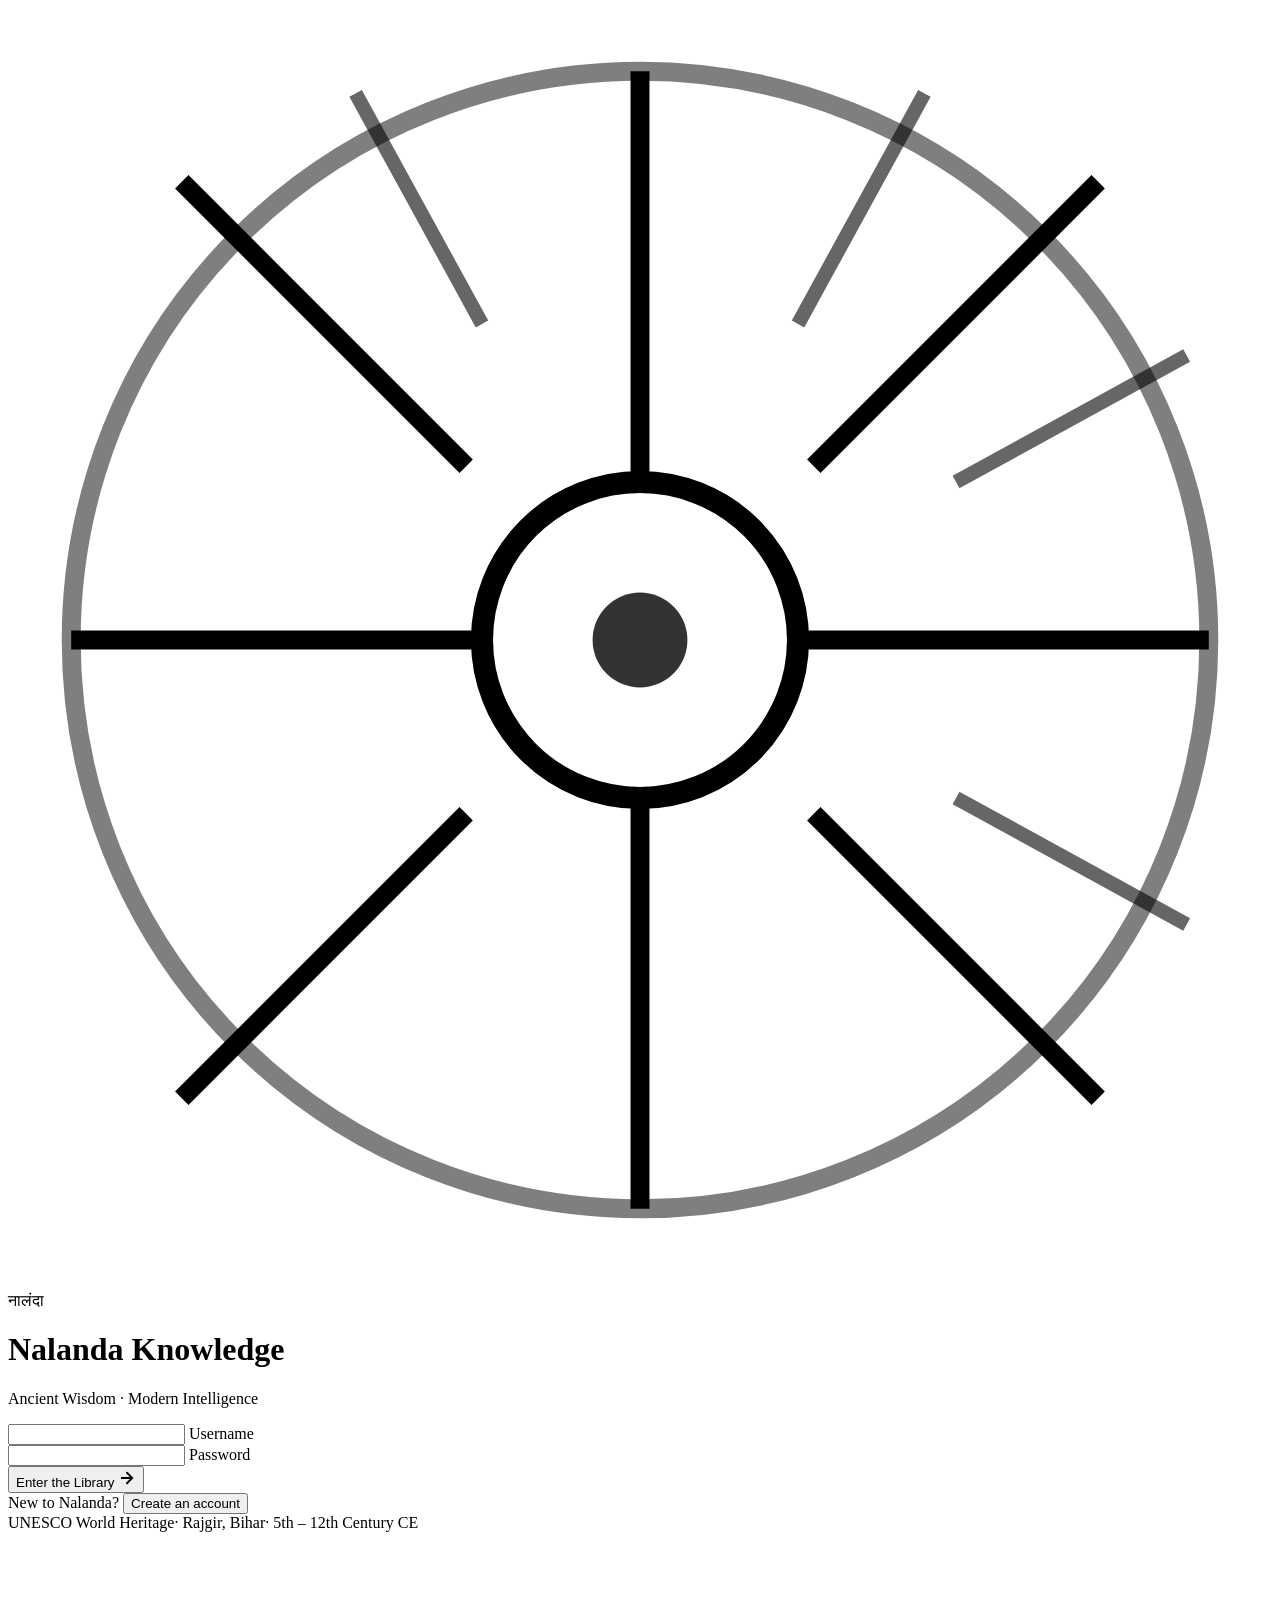
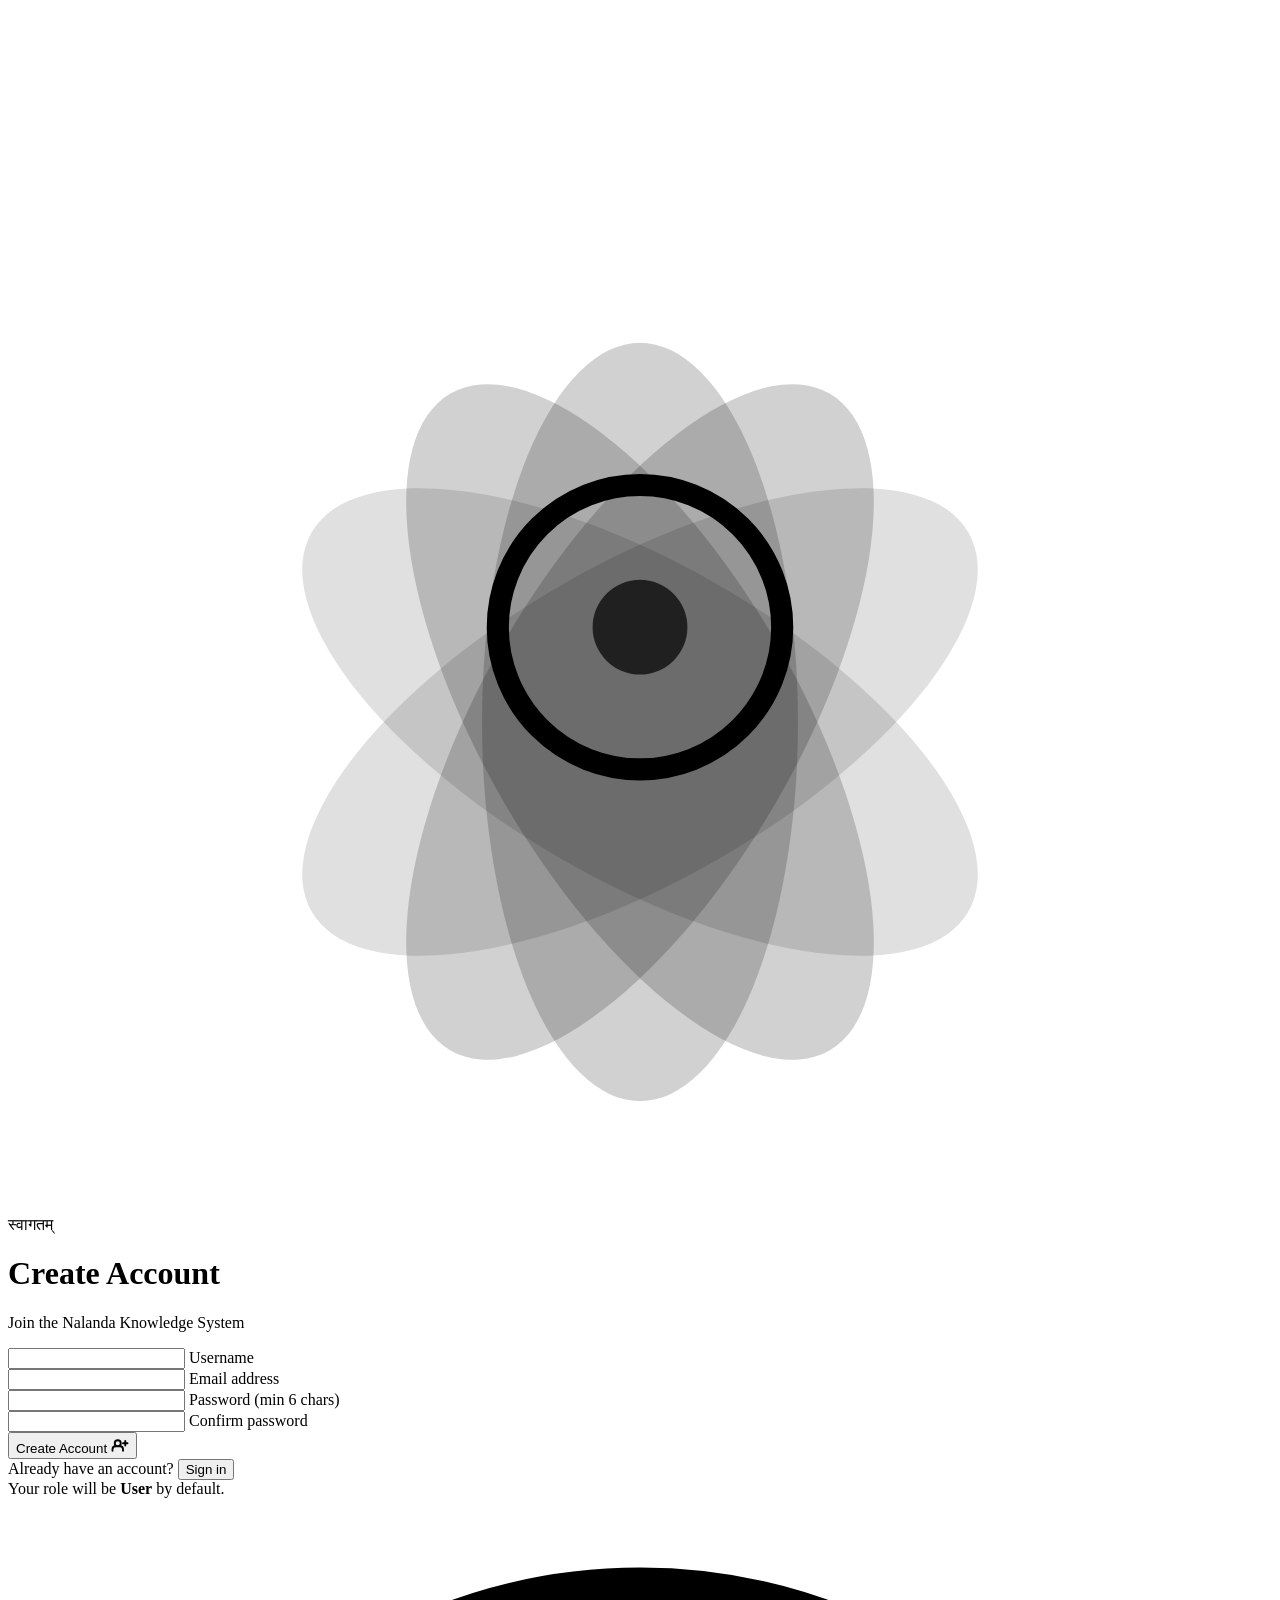
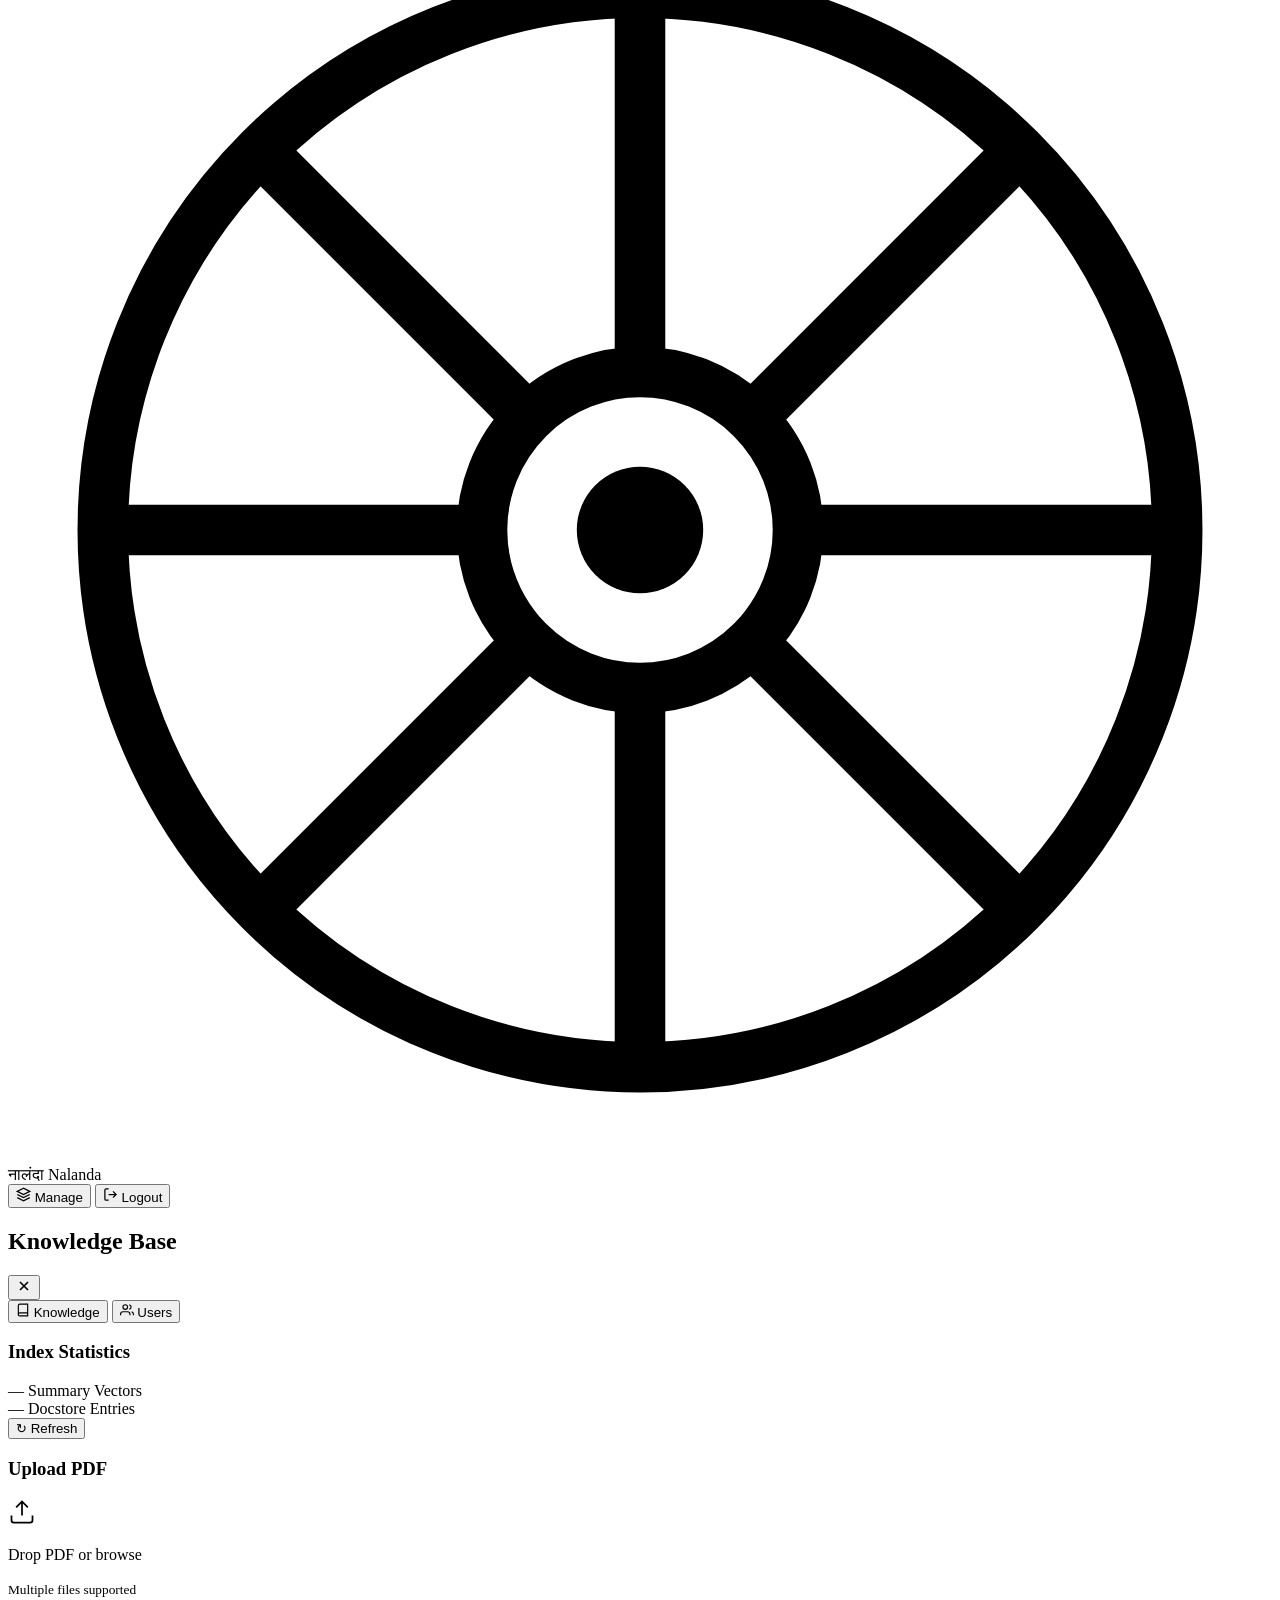
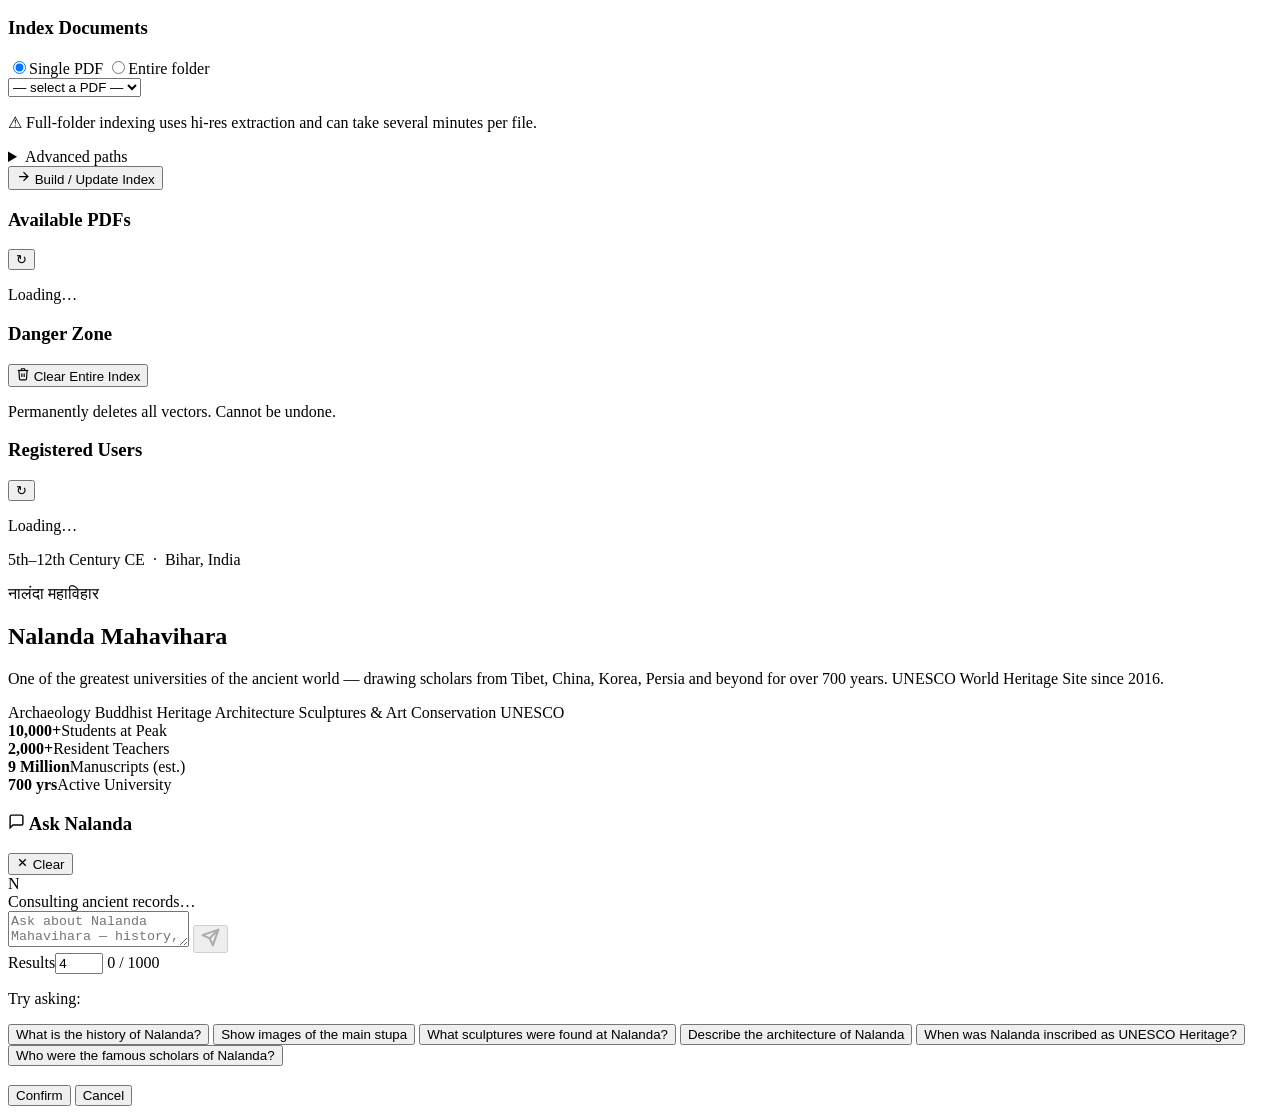
==== web/static/index.html @ b270db14 "web app" ====
<!doctype html>
<html lang="en">
<head>
  <meta charset="UTF-8" />
  <meta name="viewport" content="width=device-width, initial-scale=1.0" />
  <title>Nalanda — Archaeological Knowledge Assistant</title>
  <link rel="preconnect" href="https://fonts.googleapis.com" />
  <link rel="preconnect" href="https://fonts.gstatic.com" crossorigin />
  <link href="https://fonts.googleapis.com/css2?family=Playfair+Display:ital,wght@0,500;0,700;0,900;1,500&family=Inter:wght@300;400;500;600&family=Noto+Serif+Devanagari:wght@400;700&display=swap" rel="stylesheet" />
  <link rel="stylesheet" href="/assets/styles.css" />
</head>
<body>

<!-- ═══════════════════════════════════════════════════════
     AUTH SCREEN  (login + signup)
     Place your Nalanda ruins photo at web/static/nalanda-hero.jpg
     to activate the 3D parallax background.
═══════════════════════════════════════════════════════ -->
<div id="authScreen" class="screen">

  <!-- 3D Parallax layers -->
  <div id="pBg"  class="p-layer p-bg"></div>
  <div id="pMid" class="p-layer p-mid"></div>
  <div id="pDust" class="p-layer p-dust"></div>

  <!-- Colour tint bands (sky, horizon, ground) -->
  <div class="scene-tint"></div>

  <!-- Floating particles injected by JS -->
  <div id="particles" class="particles"></div>

  <!-- Auth container: login ↔ signup slide -->
  <div class="auth-stage" id="authStage">

    <!-- ── LOGIN CARD ── -->
    <div class="auth-card" id="loginCard">
      <div class="card-glow"></div>

      <div class="card-ornament" aria-hidden="true">
        <!-- Ashoka Chakra (24-spoke wheel) simplified -->
        <svg viewBox="0 0 80 80" fill="none" xmlns="http://www.w3.org/2000/svg">
          <circle cx="40" cy="40" r="36" stroke="currentColor" stroke-width="1.2" opacity=".5"/>
          <circle cx="40" cy="40" r="10" stroke="currentColor" stroke-width="1.4"/>
          <circle cx="40" cy="40" r="3"  fill="currentColor" opacity=".8"/>
          <!-- 12 main spokes -->
          <line x1="40" y1="4"   x2="40" y2="30" stroke="currentColor" stroke-width="1.2"/>
          <line x1="40" y1="50"  x2="40" y2="76" stroke="currentColor" stroke-width="1.2"/>
          <line x1="4"  y1="40"  x2="30" y2="40" stroke="currentColor" stroke-width="1.2"/>
          <line x1="50" y1="40"  x2="76" y2="40" stroke="currentColor" stroke-width="1.2"/>
          <line x1="11" y1="11"  x2="29" y2="29" stroke="currentColor" stroke-width="1.2"/>
          <line x1="51" y1="51"  x2="69" y2="69" stroke="currentColor" stroke-width="1.2"/>
          <line x1="69" y1="11"  x2="51" y2="29" stroke="currentColor" stroke-width="1.2"/>
          <line x1="29" y1="51"  x2="11" y2="69" stroke="currentColor" stroke-width="1.2"/>
          <line x1="22" y1="5.4" x2="30" y2="20"  stroke="currentColor" stroke-width=".9" opacity=".6"/>
          <line x1="58" y1="5.4" x2="50" y2="20"  stroke="currentColor" stroke-width=".9" opacity=".6"/>
          <line x1="74.6" y1="22" x2="60" y2="30" stroke="currentColor" stroke-width=".9" opacity=".6"/>
          <line x1="74.6" y1="58" x2="60" y2="50" stroke="currentColor" stroke-width=".9" opacity=".6"/>
        </svg>
      </div>

      <p class="card-deva">नालंदा</p>
      <h1 class="card-title">Nalanda Knowledge</h1>
      <p class="card-sub">Ancient Wisdom · Modern Intelligence</p>

      <form id="loginForm" class="auth-form" novalidate>
        <div class="field-wrap">
          <input type="text" id="loginUser" placeholder=" " autocomplete="username" required />
          <label for="loginUser">Username</label>
        </div>
        <div class="field-wrap">
          <input type="password" id="loginPass" placeholder=" " autocomplete="current-password" required />
          <label for="loginPass">Password</label>
        </div>
        <p id="loginError" class="form-msg form-err" hidden></p>
        <button type="submit" id="loginBtn" class="btn-auth">
          <span>Enter the Library</span>
          <svg width="18" height="18" viewBox="0 0 24 24" fill="none" stroke="currentColor" stroke-width="2.5" stroke-linecap="round" aria-hidden="true"><path d="M5 12h14M12 5l7 7-7 7"/></svg>
        </button>
      </form>

      <div class="auth-switch">
        <span>New to Nalanda?</span>
        <button class="link-btn" id="goSignup">Create an account</button>
      </div>

      <footer class="card-footer">
        <span>UNESCO World Heritage</span><span class="dot">·</span>
        <span>Rajgir, Bihar</span><span class="dot">·</span>
        <span>5th – 12th Century CE</span>
      </footer>
    </div><!-- /#loginCard -->

    <!-- ── SIGNUP CARD ── -->
    <div class="auth-card auth-card-right" id="signupCard">
      <div class="card-glow"></div>

      <div class="card-ornament" aria-hidden="true">
        <svg viewBox="0 0 80 80" fill="none" xmlns="http://www.w3.org/2000/svg">
          <!-- Lotus simplified -->
          <ellipse cx="40" cy="50" rx="10" ry="24" fill="currentColor" opacity=".18" transform="rotate(-30 40 50)"/>
          <ellipse cx="40" cy="50" rx="10" ry="24" fill="currentColor" opacity=".18"/>
          <ellipse cx="40" cy="50" rx="10" ry="24" fill="currentColor" opacity=".18" transform="rotate(30 40 50)"/>
          <ellipse cx="40" cy="50" rx="10" ry="24" fill="currentColor" opacity=".12" transform="rotate(-60 40 50)"/>
          <ellipse cx="40" cy="50" rx="10" ry="24" fill="currentColor" opacity=".12" transform="rotate(60 40 50)"/>
          <circle cx="40" cy="44" r="9" stroke="currentColor" stroke-width="1.4"/>
          <circle cx="40" cy="44" r="3" fill="currentColor" opacity=".7"/>
        </svg>
      </div>

      <p class="card-deva">स्वागतम्</p>
      <h1 class="card-title">Create Account</h1>
      <p class="card-sub">Join the Nalanda Knowledge System</p>

      <form id="signupForm" class="auth-form" novalidate>
        <div class="field-wrap">
          <input type="text" id="signupUser" placeholder=" " autocomplete="username" required />
          <label for="signupUser">Username</label>
        </div>
        <div class="field-wrap">
          <input type="email" id="signupEmail" placeholder=" " autocomplete="email" required />
          <label for="signupEmail">Email address</label>
        </div>
        <div class="field-wrap">
          <input type="password" id="signupPass" placeholder=" " autocomplete="new-password" required />
          <label for="signupPass">Password (min 6 chars)</label>
        </div>
        <div class="field-wrap">
          <input type="password" id="signupPassC" placeholder=" " autocomplete="new-password" required />
          <label for="signupPassC">Confirm password</label>
        </div>
        <p id="signupMsg" class="form-msg" hidden></p>
        <button type="submit" id="signupBtn" class="btn-auth">
          <span>Create Account</span>
          <svg width="18" height="18" viewBox="0 0 24 24" fill="none" stroke="currentColor" stroke-width="2.5" stroke-linecap="round" aria-hidden="true"><path d="M16 21v-2a4 4 0 00-4-4H6a4 4 0 00-4 4v2M9 7a4 4 0 100 8 4 4 0 000-8zM19 8v6M22 11h-6"/></svg>
        </button>
      </form>

      <div class="auth-switch">
        <span>Already have an account?</span>
        <button class="link-btn" id="goLogin">Sign in</button>
      </div>

      <footer class="card-footer">
        <span>Your role will be <strong>User</strong> by default.</span>
      </footer>
    </div><!-- /#signupCard -->

  </div><!-- /.auth-stage -->
</div><!-- /#authScreen -->


<!-- ═══════════════════════════════════════════════════════
     MAIN APP
═══════════════════════════════════════════════════════ -->
<div id="appScreen" class="screen hidden">

  <!-- ── Top Header ── -->
  <header class="app-header">
    <div class="brand">
      <svg class="brand-wheel" viewBox="0 0 40 40" fill="none" xmlns="http://www.w3.org/2000/svg" aria-hidden="true">
        <circle cx="20" cy="20" r="17" stroke="currentColor" stroke-width="1.6"/>
        <circle cx="20" cy="20" r="5"  stroke="currentColor" stroke-width="1.6"/>
        <circle cx="20" cy="20" r="2"  fill="currentColor"/>
        <line x1="20" y1="3"  x2="20" y2="15" stroke="currentColor" stroke-width="1.6"/>
        <line x1="20" y1="25" x2="20" y2="37" stroke="currentColor" stroke-width="1.6"/>
        <line x1="3"  y1="20" x2="15" y2="20" stroke="currentColor" stroke-width="1.6"/>
        <line x1="25" y1="20" x2="37" y2="20" stroke="currentColor" stroke-width="1.6"/>
        <line x1="7.5" y1="7.5"  x2="16" y2="16" stroke="currentColor" stroke-width="1.6"/>
        <line x1="24"  y1="24"   x2="32.5" y2="32.5" stroke="currentColor" stroke-width="1.6"/>
        <line x1="32.5" y1="7.5" x2="24"   y2="16"   stroke="currentColor" stroke-width="1.6"/>
        <line x1="16"   y1="24"  x2="7.5"  y2="32.5" stroke="currentColor" stroke-width="1.6"/>
      </svg>
      <div class="brand-text">
        <span class="brand-deva">नालंदा</span>
        <span class="brand-name">Nalanda</span>
      </div>
    </div>

    <div class="header-right">
      <div class="user-pill">
        <div class="user-avatar" id="userAvatar"></div>
        <span id="userDisplay" class="user-name"></span>
        <span id="roleDisplay" class="role-badge"></span>
      </div>
      <button id="adminToggleBtn" class="btn-manage hidden">
        <svg width="15" height="15" viewBox="0 0 24 24" fill="none" stroke="currentColor" stroke-width="2" aria-hidden="true"><path d="M12 2L2 7l10 5 10-5-10-5zM2 17l10 5 10-5M2 12l10 5 10-5"/></svg>
        Manage
      </button>
      <button id="logoutBtn" class="btn-logout">
        <svg width="15" height="15" viewBox="0 0 24 24" fill="none" stroke="currentColor" stroke-width="2" aria-hidden="true"><path d="M9 21H5a2 2 0 01-2-2V5a2 2 0 012-2h4M16 17l5-5-5-5M21 12H9"/></svg>
        Logout
      </button>
    </div>
  </header>

  <!-- ── Body ── -->
  <div class="app-body">

    <!-- ── Admin Sidebar ── -->
    <aside id="adminPanel" class="admin-panel" aria-hidden="true">
      <div class="panel-header">
        <h2>Knowledge Base</h2>
        <button id="closePanelBtn" class="btn-icon" title="Close">
          <svg width="16" height="16" viewBox="0 0 24 24" fill="none" stroke="currentColor" stroke-width="2.5" aria-hidden="true"><path d="M18 6L6 18M6 6l12 12"/></svg>
        </button>
      </div>

      <!-- Tabs: Knowledge | Users -->
      <div class="panel-tabs">
        <button class="ptab active" data-tab="knowledge">
          <svg width="14" height="14" viewBox="0 0 24 24" fill="none" stroke="currentColor" stroke-width="2" aria-hidden="true"><path d="M4 19.5A2.5 2.5 0 016.5 17H20"/><path d="M6.5 2H20v20H6.5A2.5 2.5 0 014 19.5v-15A2.5 2.5 0 016.5 2z"/></svg>
          Knowledge
        </button>
        <button class="ptab" data-tab="users">
          <svg width="14" height="14" viewBox="0 0 24 24" fill="none" stroke="currentColor" stroke-width="2" aria-hidden="true"><path d="M17 21v-2a4 4 0 00-4-4H5a4 4 0 00-4 4v2M9 11a4 4 0 100-8 4 4 0 000 8zM23 21v-2a4 4 0 00-3-3.87M16 3.13a4 4 0 010 7.75"/></svg>
          Users
        </button>
      </div>

      <div class="panel-body">

        <!-- ── KNOWLEDGE TAB ── -->
        <div id="tabKnowledge" class="tab-pane active">

          <section class="panel-section">
            <h3 class="section-title">Index Statistics</h3>
            <div class="stats-row">
              <div class="stat-box">
                <span id="statVectors" class="stat-num">—</span>
                <span class="stat-lbl">Summary Vectors</span>
              </div>
              <div class="stat-box">
                <span id="statDocs" class="stat-num">—</span>
                <span class="stat-lbl">Docstore Entries</span>
              </div>
            </div>
            <button id="refreshStatsBtn" class="btn-sm">↻ Refresh</button>
          </section>

          <section class="panel-section">
            <h3 class="section-title">Upload PDF</h3>
            <div class="upload-zone" id="uploadZone" role="button" tabindex="0">
              <input type="file" id="pdfFileInput" accept=".pdf" multiple hidden />
              <svg width="28" height="28" viewBox="0 0 24 24" fill="none" stroke="currentColor" stroke-width="1.5" aria-hidden="true"><path d="M21 15v4a2 2 0 01-2 2H5a2 2 0 01-2-2v-4M17 8l-5-5-5 5M12 3v12"/></svg>
              <p>Drop PDF or <span class="link-look">browse</span></p>
              <small>Multiple files supported</small>
            </div>
            <div id="uploadStatus" class="upload-status hidden"></div>
          </section>

          <section class="panel-section">
            <h3 class="section-title">Index Documents</h3>
            <div class="radio-group">
              <label class="radio-opt"><input type="radio" name="indexMode" value="single" checked /><span>Single PDF</span></label>
              <label class="radio-opt"><input type="radio" name="indexMode" value="folder" /><span>Entire folder</span></label>
            </div>
            <div id="pdfSelectWrap">
              <select id="pdfSelect" class="select-field"><option value="">— select a PDF —</option></select>
            </div>
            <div id="folderWarnWrap" class="hidden">
              <p class="warn-box">⚠ Full-folder indexing uses hi-res extraction and can take several minutes per file.</p>
            </div>
            <details class="path-details">
              <summary>Advanced paths</summary>
              <div class="field-wrap mt8"><input type="text" id="vstorePath" placeholder=" " /><label>Vector store path</label></div>
              <div class="field-wrap mt8"><input type="text" id="dataFolderPath" placeholder=" " /><label>Data folder</label></div>
            </details>
            <button id="indexBtn" class="btn-primary full">
              <svg width="15" height="15" viewBox="0 0 24 24" fill="none" stroke="currentColor" stroke-width="2" aria-hidden="true"><path d="M5 12h14M12 5l7 7-7 7"/></svg>
              Build / Update Index
            </button>
            <div id="indexProgress" class="progress-panel hidden">
              <div id="progressLog" class="progress-log"></div>
            </div>
          </section>

          <section class="panel-section">
            <div class="section-title-row">
              <h3 class="section-title">Available PDFs</h3>
              <button id="refreshPdfsBtn" class="btn-icon-sm" title="Refresh">↻</button>
            </div>
            <div id="pdfList" class="pdf-list"><p class="muted-text">Loading…</p></div>
          </section>

          <section class="panel-section danger-section">
            <h3 class="section-title danger-title">Danger Zone</h3>
            <button id="clearIndexBtn" class="btn-danger full">
              <svg width="14" height="14" viewBox="0 0 24 24" fill="none" stroke="currentColor" stroke-width="2" aria-hidden="true"><polyline points="3 6 5 6 21 6"/><path d="M19 6l-1 14a2 2 0 01-2 2H8a2 2 0 01-2-2L5 6M10 11v6M14 11v6"/><path d="M9 6V4a1 1 0 011-1h4a1 1 0 011 1v2"/></svg>
              Clear Entire Index
            </button>
            <p class="danger-note">Permanently deletes all vectors. Cannot be undone.</p>
          </section>
        </div><!-- /#tabKnowledge -->

        <!-- ── USERS TAB ── -->
        <div id="tabUsers" class="tab-pane hidden">
          <section class="panel-section">
            <div class="section-title-row">
              <h3 class="section-title">Registered Users</h3>
              <button id="refreshUsersBtn" class="btn-icon-sm" title="Refresh">↻</button>
            </div>
            <div id="userList" class="user-list"><p class="muted-text">Loading…</p></div>
          </section>
        </div><!-- /#tabUsers -->

      </div><!-- /.panel-body -->
    </aside><!-- /#adminPanel -->

    <!-- ── Main Content ── -->
    <main class="main-content" id="mainContent">

      <!-- Hero -->
      <section class="hero">
        <div class="hero-img-layer"></div>
        <div class="hero-gradient"></div>
        <div class="hero-inner">
          <div class="hero-text">
            <p class="hero-eyebrow">5th–12th Century CE &nbsp;·&nbsp; Bihar, India</p>
            <p class="hero-deva">नालंदा महाविहार</p>
            <h2 class="hero-title">Nalanda Mahavihara</h2>
            <p class="hero-desc">
              One of the greatest universities of the ancient world — drawing
              scholars from Tibet, China, Korea, Persia and beyond for over
              700 years. UNESCO World Heritage Site since 2016.
            </p>
            <div class="hero-tags">
              <span class="tag">Archaeology</span>
              <span class="tag">Buddhist Heritage</span>
              <span class="tag">Architecture</span>
              <span class="tag">Sculptures &amp; Art</span>
              <span class="tag">Conservation</span>
              <span class="tag">UNESCO</span>
            </div>
          </div>
          <div class="hero-facts">
            <div class="hfact"><strong>10,000+</strong><span>Students at Peak</span></div>
            <div class="hfact"><strong>2,000+</strong><span>Resident Teachers</span></div>
            <div class="hfact"><strong>9 Million</strong><span>Manuscripts (est.)</span></div>
            <div class="hfact"><strong>700 yrs</strong><span>Active University</span></div>
          </div>
        </div>
      </section>

      <!-- Chat -->
      <section class="chat-section">
        <div class="chat-toolbar">
          <h3 class="chat-title">
            <svg width="17" height="17" viewBox="0 0 24 24" fill="none" stroke="currentColor" stroke-width="2" aria-hidden="true"><path d="M21 15a2 2 0 01-2 2H7l-4 4V5a2 2 0 012-2h14a2 2 0 012 2z"/></svg>
            Ask Nalanda
          </h3>
          <div class="chat-tools">
            <span id="verifiedBadge" class="verified-badge hidden"></span>
            <button id="clearChatBtn" class="btn-ghost-sm">
              <svg width="13" height="13" viewBox="0 0 24 24" fill="none" stroke="currentColor" stroke-width="2.5" aria-hidden="true"><path d="M18 6L6 18M6 6l12 12"/></svg>
              Clear
            </button>
          </div>
        </div>

        <div id="chatMessages" class="chat-messages" role="log" aria-live="polite"></div>

        <div id="thinkingRow" class="thinking-row hidden">
          <div class="msg-avatar asst-av">N</div>
          <div class="thinking-dots"><span></span><span></span><span></span></div>
          <span class="thinking-label">Consulting ancient records…</span>
        </div>

        <form id="chatForm" class="chat-form" novalidate>
          <div class="input-area">
            <textarea id="chatInput" placeholder="Ask about Nalanda Mahavihara — history, monuments, sculptures, scholars…" rows="2" maxlength="1000"></textarea>
            <button type="submit" id="sendBtn" class="btn-send" title="Send (Ctrl+Enter)" disabled>
              <svg width="19" height="19" viewBox="0 0 24 24" fill="none" stroke="currentColor" stroke-width="2.5" stroke-linecap="round" stroke-linejoin="round" aria-hidden="true"><path d="M22 2L11 13M22 2L15 22 11 13 2 9l20-7z"/></svg>
            </button>
          </div>
          <div class="form-foot">
            <label class="topk-label"><span>Results</span><input type="number" id="topK" value="4" min="1" max="12" /></label>
            <span id="charCount" class="char-count">0 / 1000</span>
          </div>
        </form>

        <div id="suggestions" class="suggestions">
          <p class="sug-label">Try asking:</p>
          <div class="chips">
            <button class="chip">What is the history of Nalanda?</button>
            <button class="chip">Show images of the main stupa</button>
            <button class="chip">What sculptures were found at Nalanda?</button>
            <button class="chip">Describe the architecture of Nalanda</button>
            <button class="chip">When was Nalanda inscribed as UNESCO Heritage?</button>
            <button class="chip">Who were the famous scholars of Nalanda?</button>
          </div>
        </div>
      </section>
    </main>
  </div><!-- /.app-body -->
</div><!-- /#appScreen -->


<!-- Templates -->
<template id="msgTpl">
  <div class="msg">
    <div class="msg-avatar"></div>
    <div class="msg-body">
      <div class="msg-text"></div>
      <div class="msg-images"></div>
      <div class="msg-meta"></div>
    </div>
  </div>
</template>

<template id="userRowTpl">
  <div class="user-row">
    <div class="user-row-av"></div>
    <div class="user-row-info">
      <span class="user-row-name"></span>
      <span class="user-row-email"></span>
    </div>
    <span class="user-row-badge"></span>
    <div class="user-row-actions"></div>
  </div>
</template>

<!-- Confirm dialog -->
<div id="confirmOverlay" class="confirm-overlay hidden" role="dialog" aria-modal="true">
  <div class="confirm-card">
    <h3 id="confirmTitle"></h3>
    <p  id="confirmMsg"></p>
    <div class="confirm-btns">
      <button id="confirmOk"     class="btn-danger">Confirm</button>
      <button id="confirmCancel" class="btn-ghost-sm">Cancel</button>
    </div>
  </div>
</div>

<script src="/assets/app.js" type="module"></script>
</body>
</html>
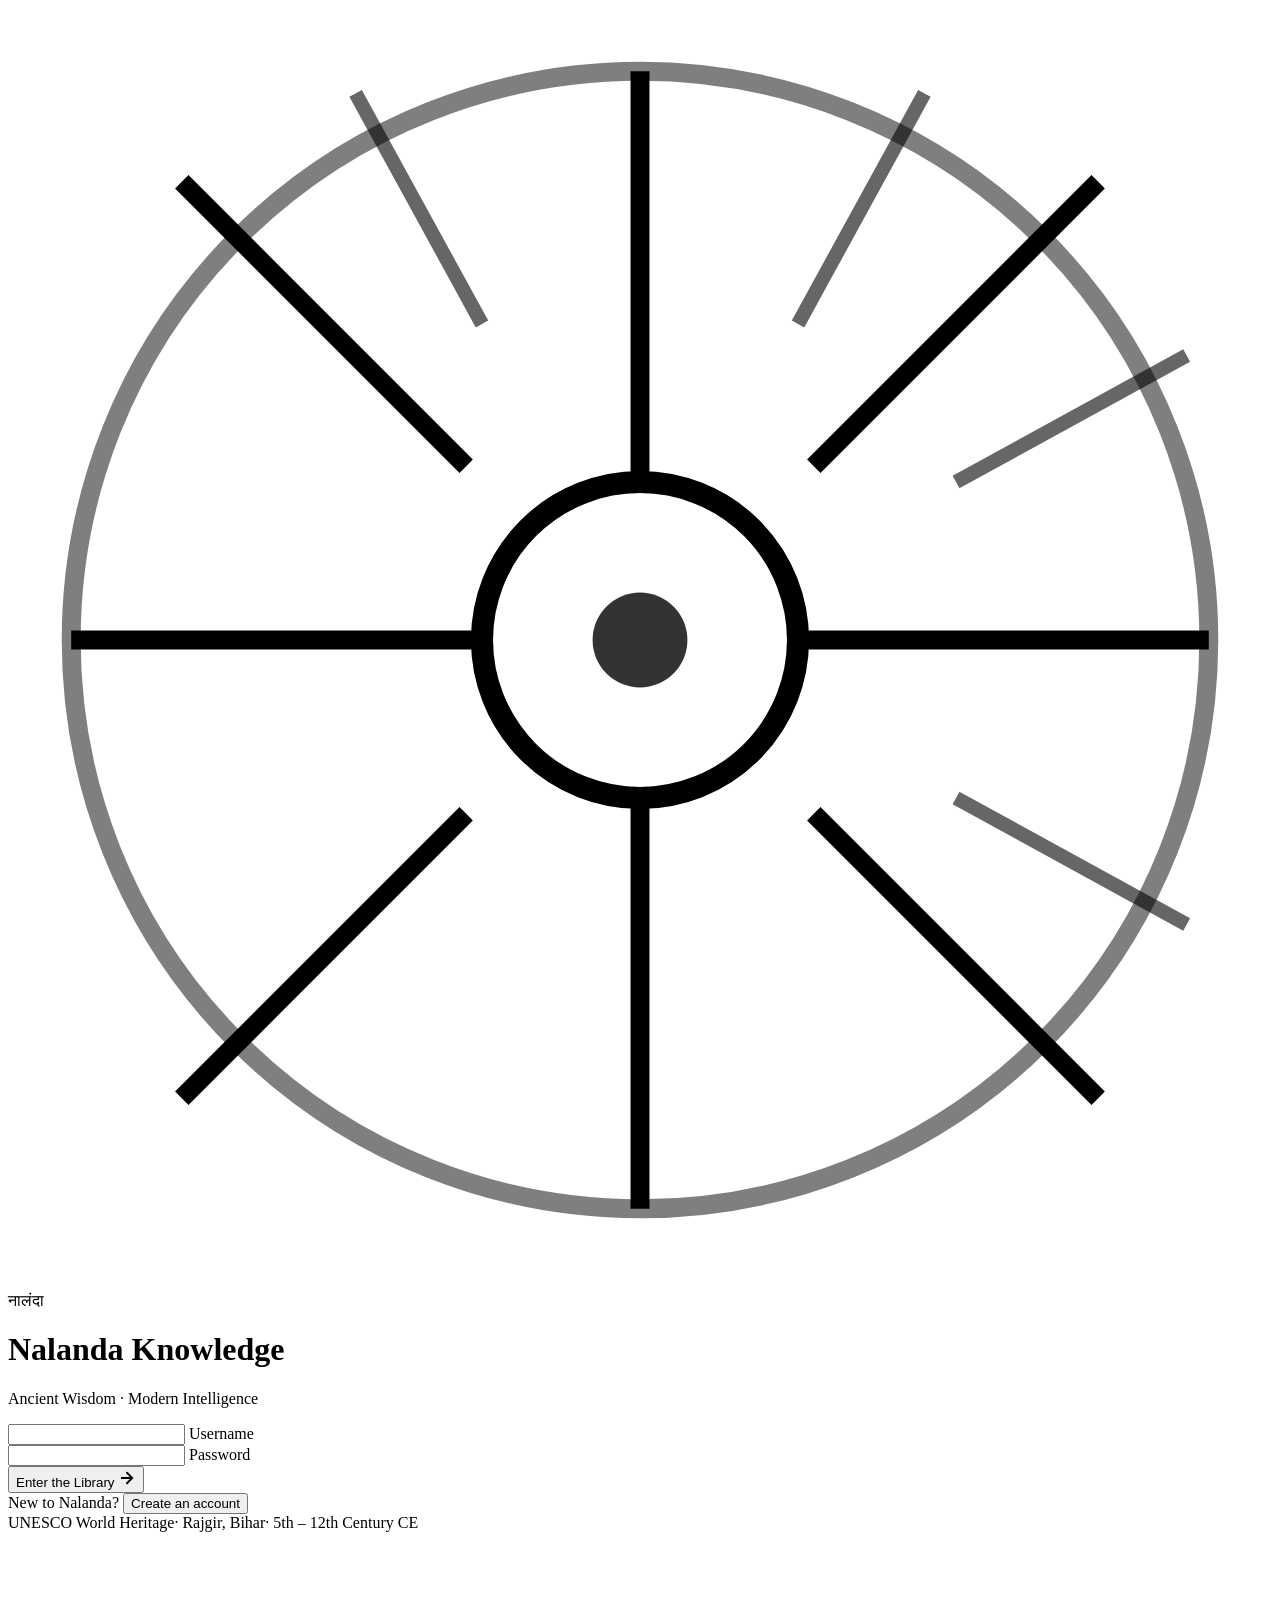
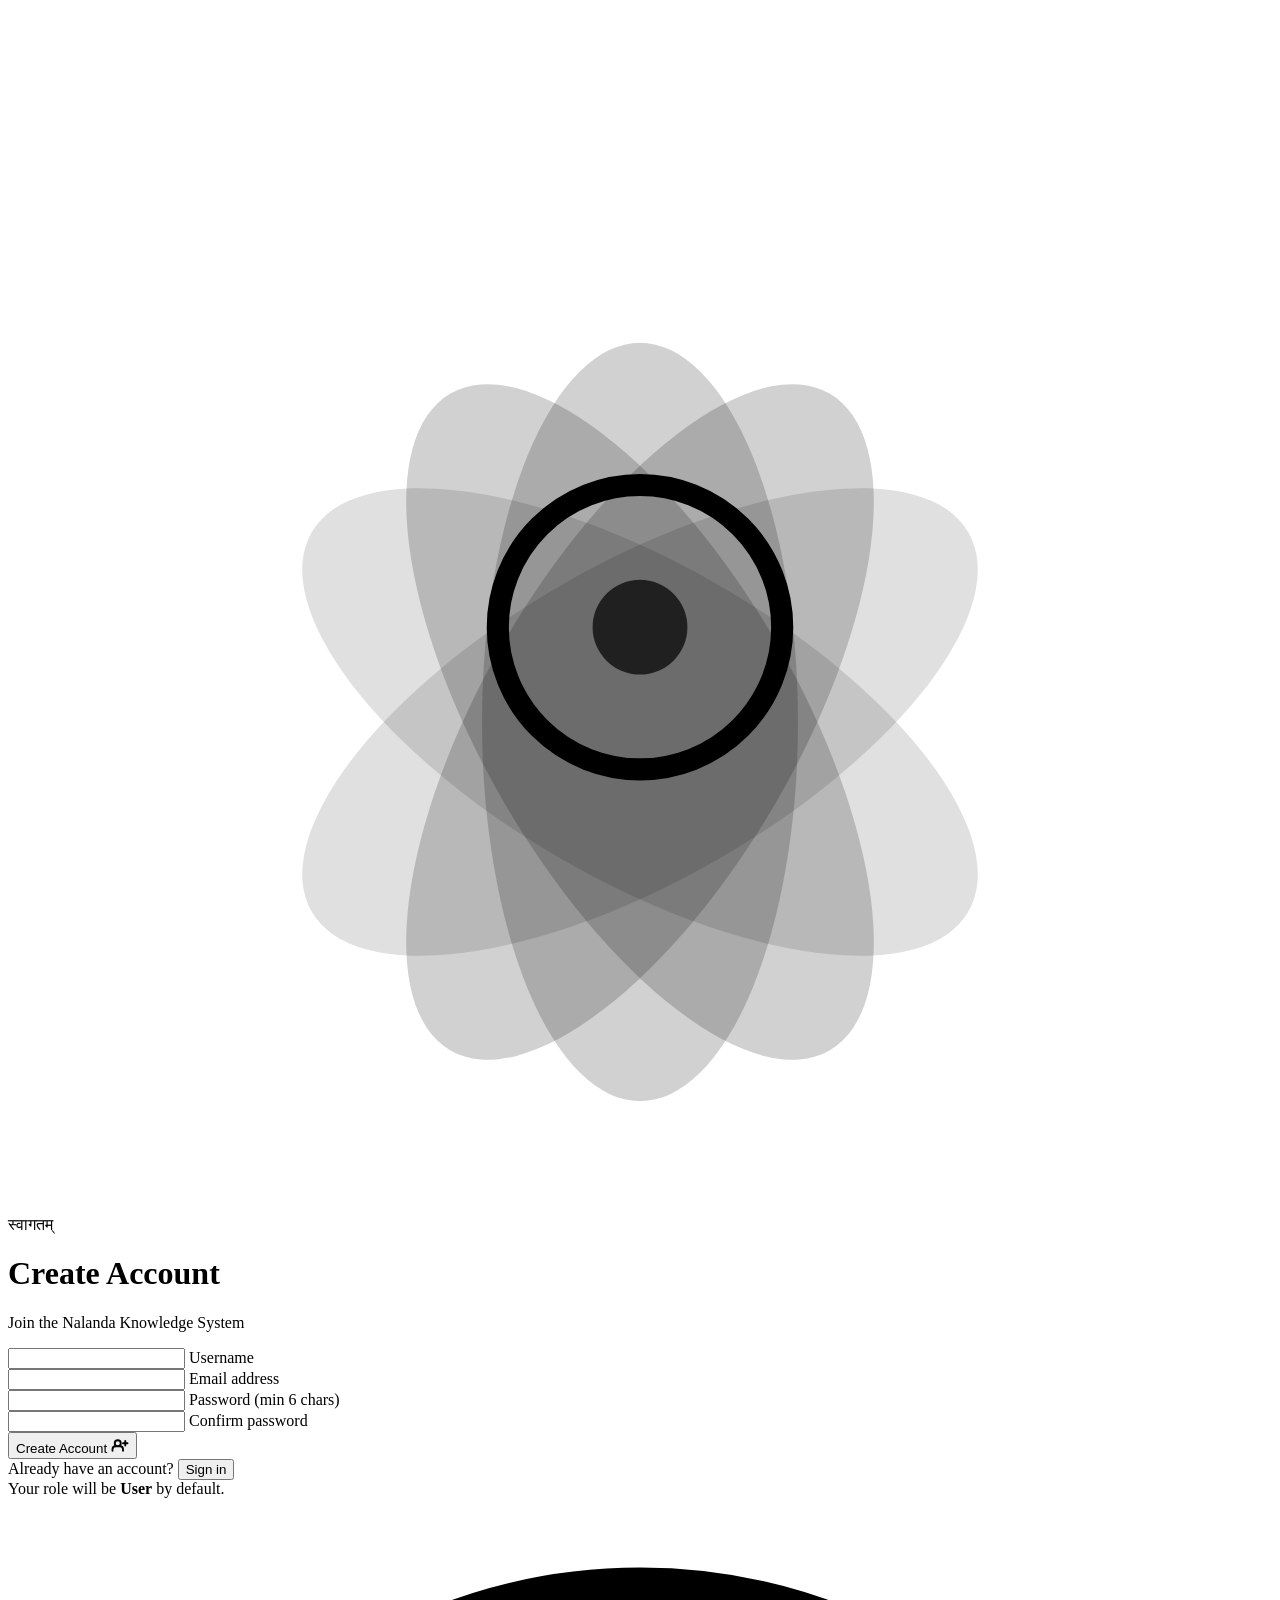
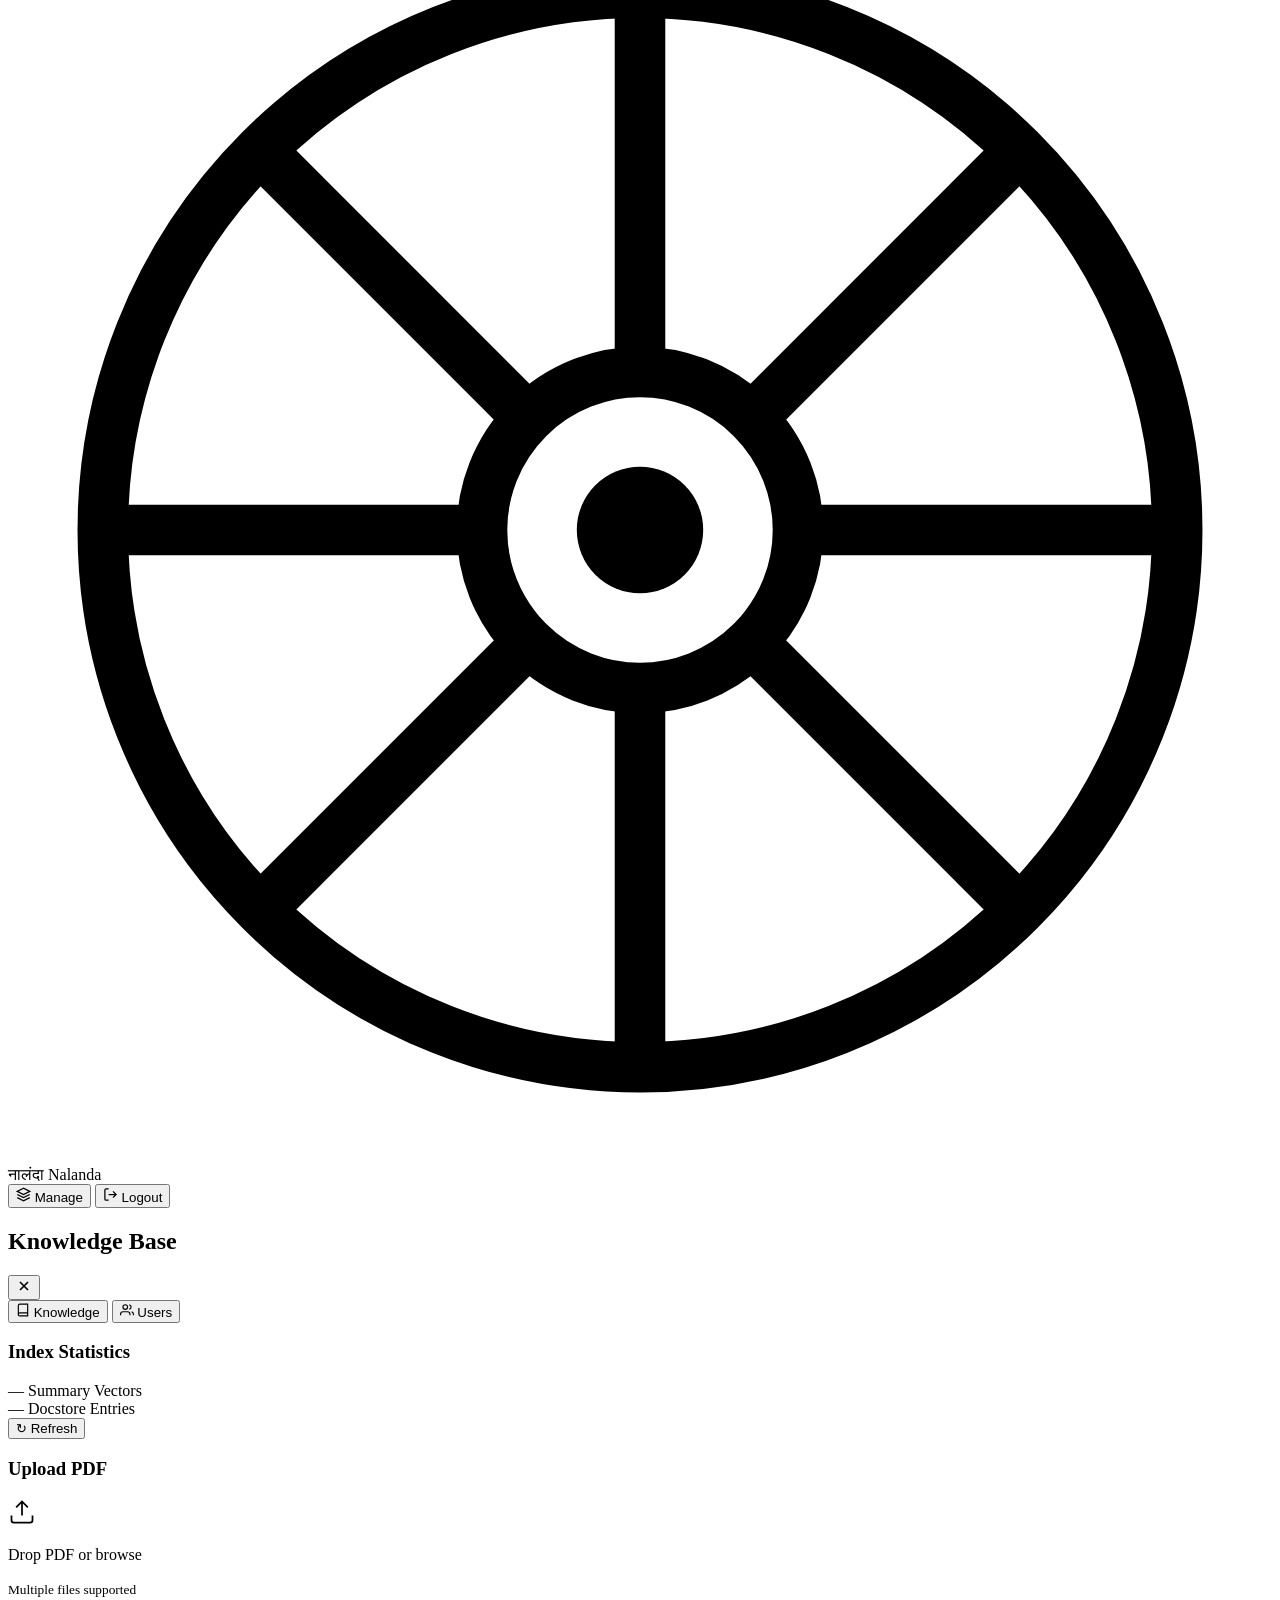
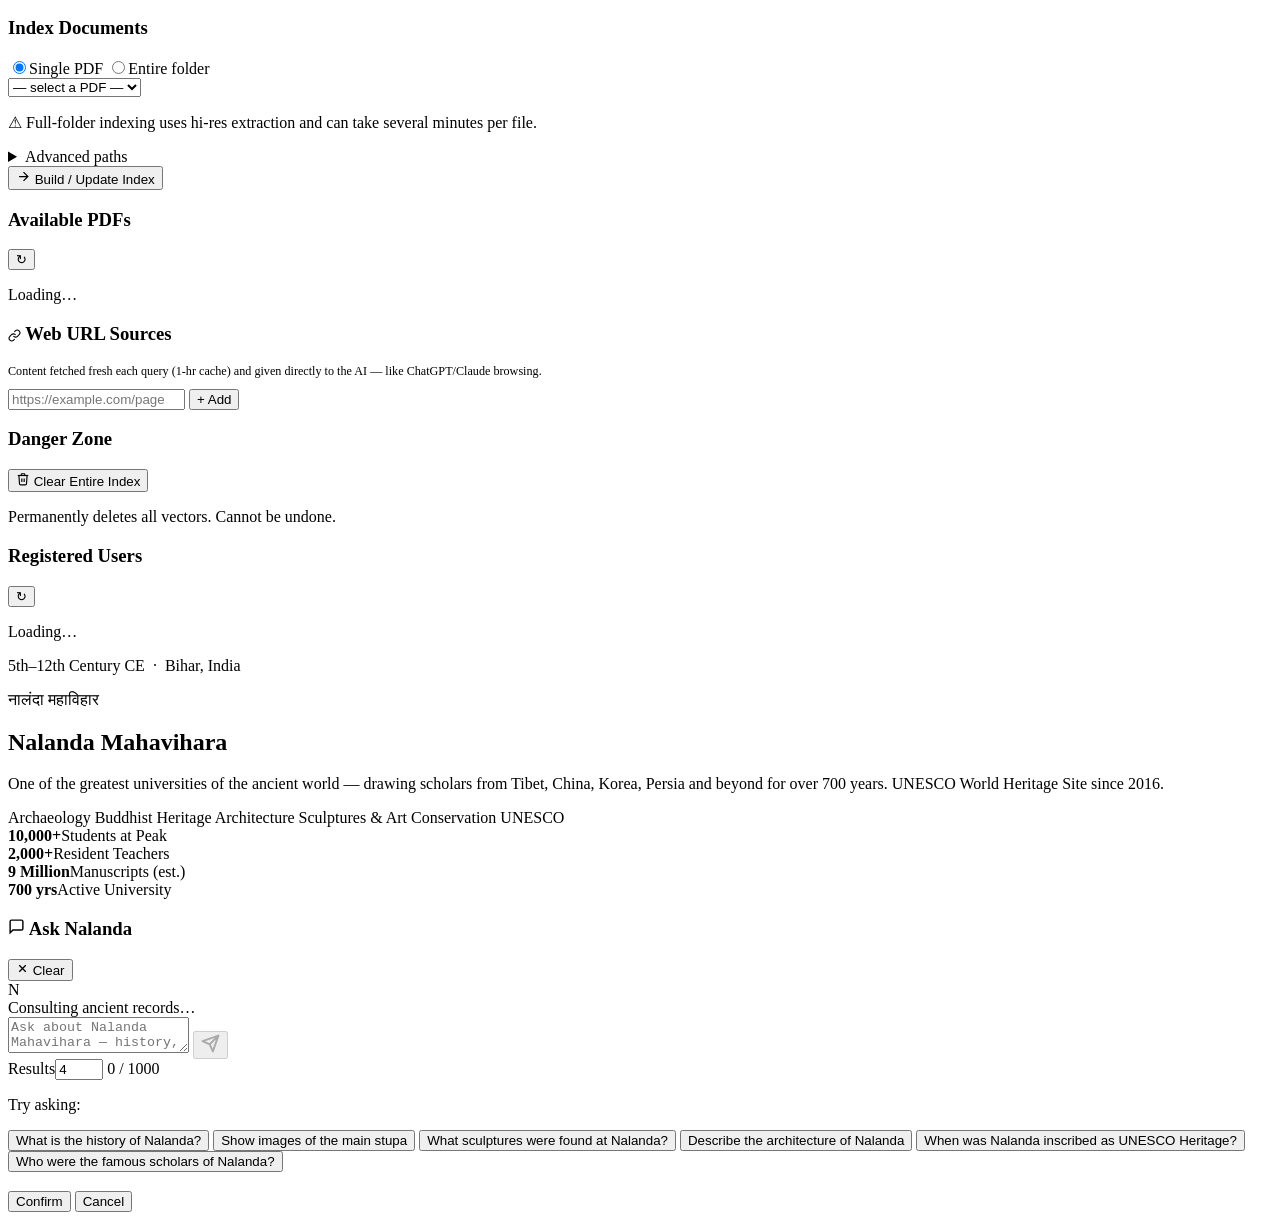
==== commit 87b31e59: "feat: Add admin URL source management for RAG context - Implemented URL source fetching and caching " ====
--- a/web/static/index.html
+++ b/web/static/index.html
@@ -280,6 +280,20 @@
               <button id="refreshPdfsBtn" class="btn-icon-sm" title="Refresh">↻</button>
             </div>
             <div id="pdfList" class="pdf-list"><p class="muted-text">Loading…</p></div>
+          </section>
+
+          <section class="panel-section">
+            <h3 class="section-title">
+              <svg width="13" height="13" viewBox="0 0 24 24" fill="none" stroke="currentColor" stroke-width="2" style="vertical-align:-2px" aria-hidden="true"><path d="M10 13a5 5 0 007.54.54l3-3a5 5 0 00-7.07-7.07l-1.72 1.71"/><path d="M14 11a5 5 0 00-7.54-.54l-3 3a5 5 0 007.07 7.07l1.71-1.71"/></svg>
+              Web URL Sources
+            </h3>
+            <p class="muted-text" style="font-size:.76rem;margin-bottom:10px">Content fetched fresh each query (1-hr cache) and given directly to the AI — like ChatGPT/Claude browsing.</p>
+            <div id="urlSourceList" class="url-chips" style="margin-bottom:8px"></div>
+            <div class="url-input-row">
+              <input type="url" id="urlSourceInput" class="url-input" placeholder="https://example.com/page" autocomplete="off" />
+              <button type="button" id="urlSourceAddBtn" class="btn-url-add">+ Add</button>
+            </div>
+            <div id="urlSourceStatus" class="upload-status hidden"></div>
           </section>
 
           <section class="panel-section danger-section">
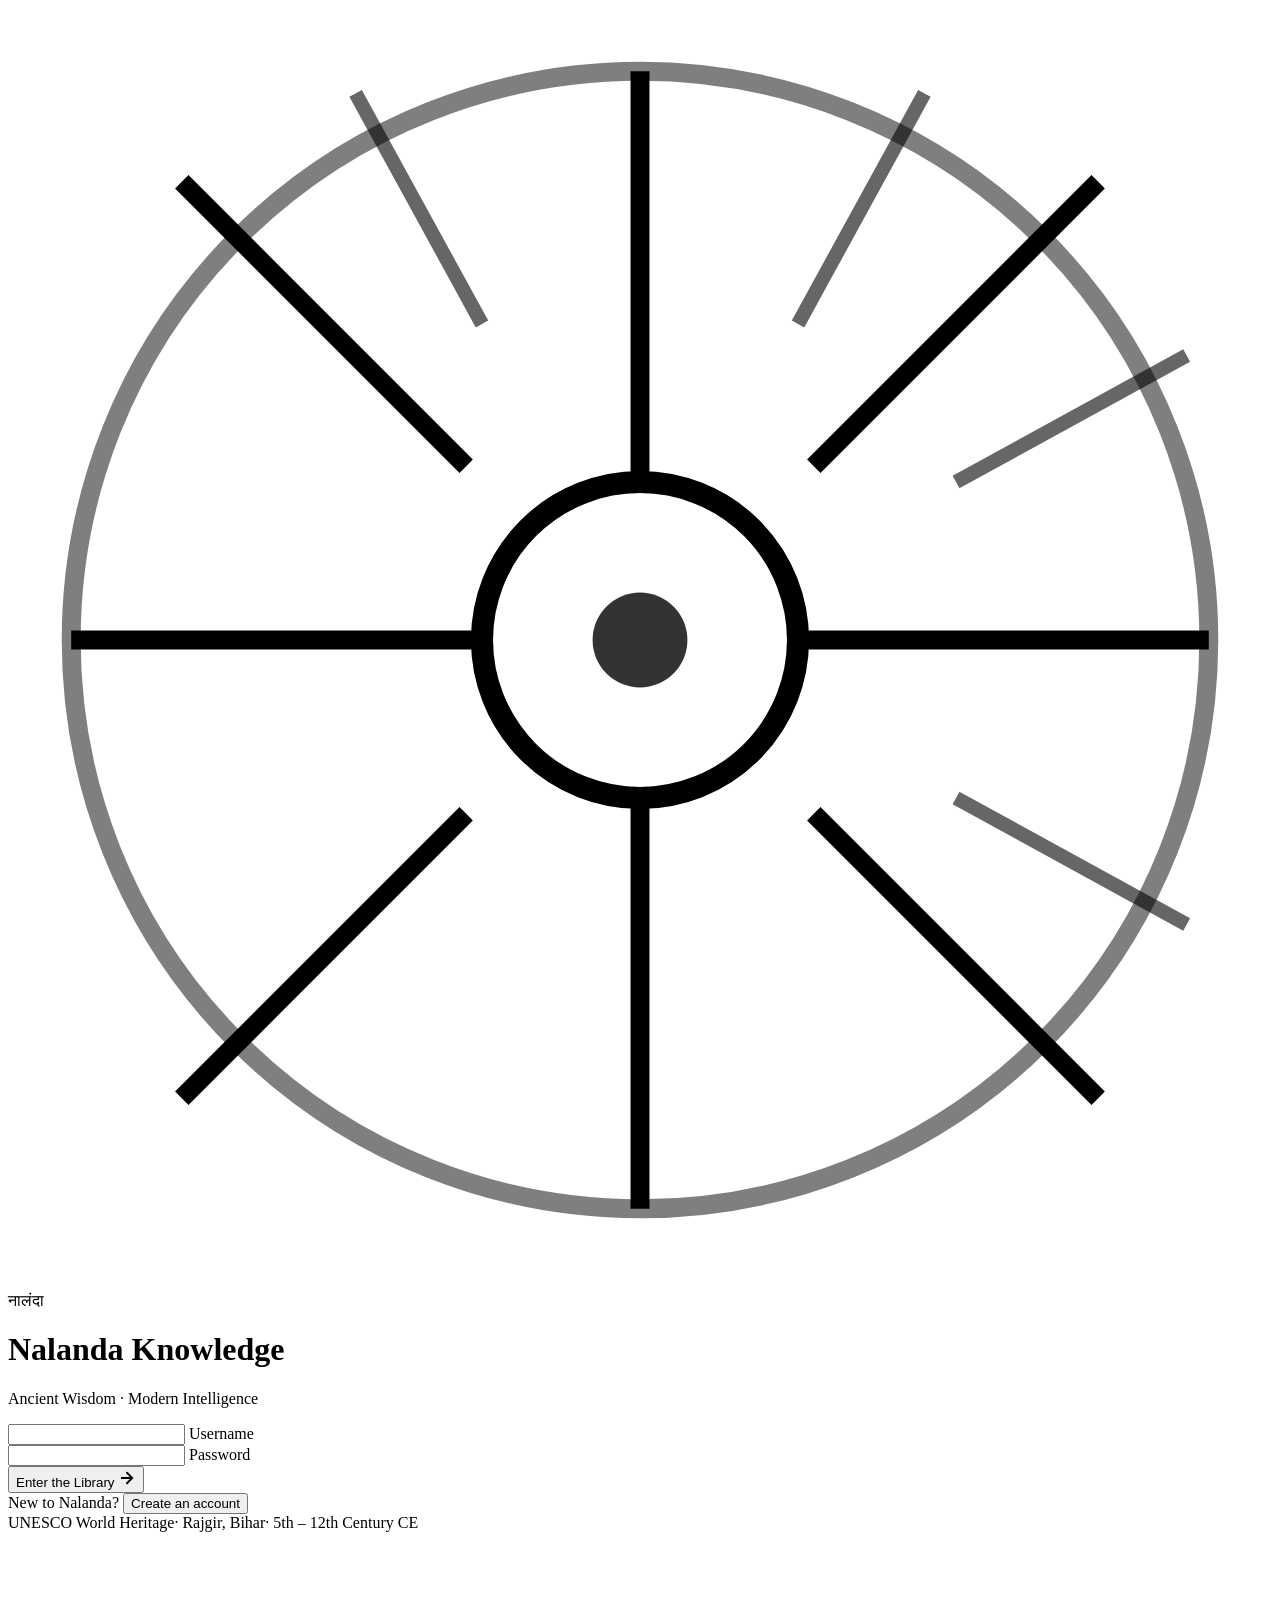
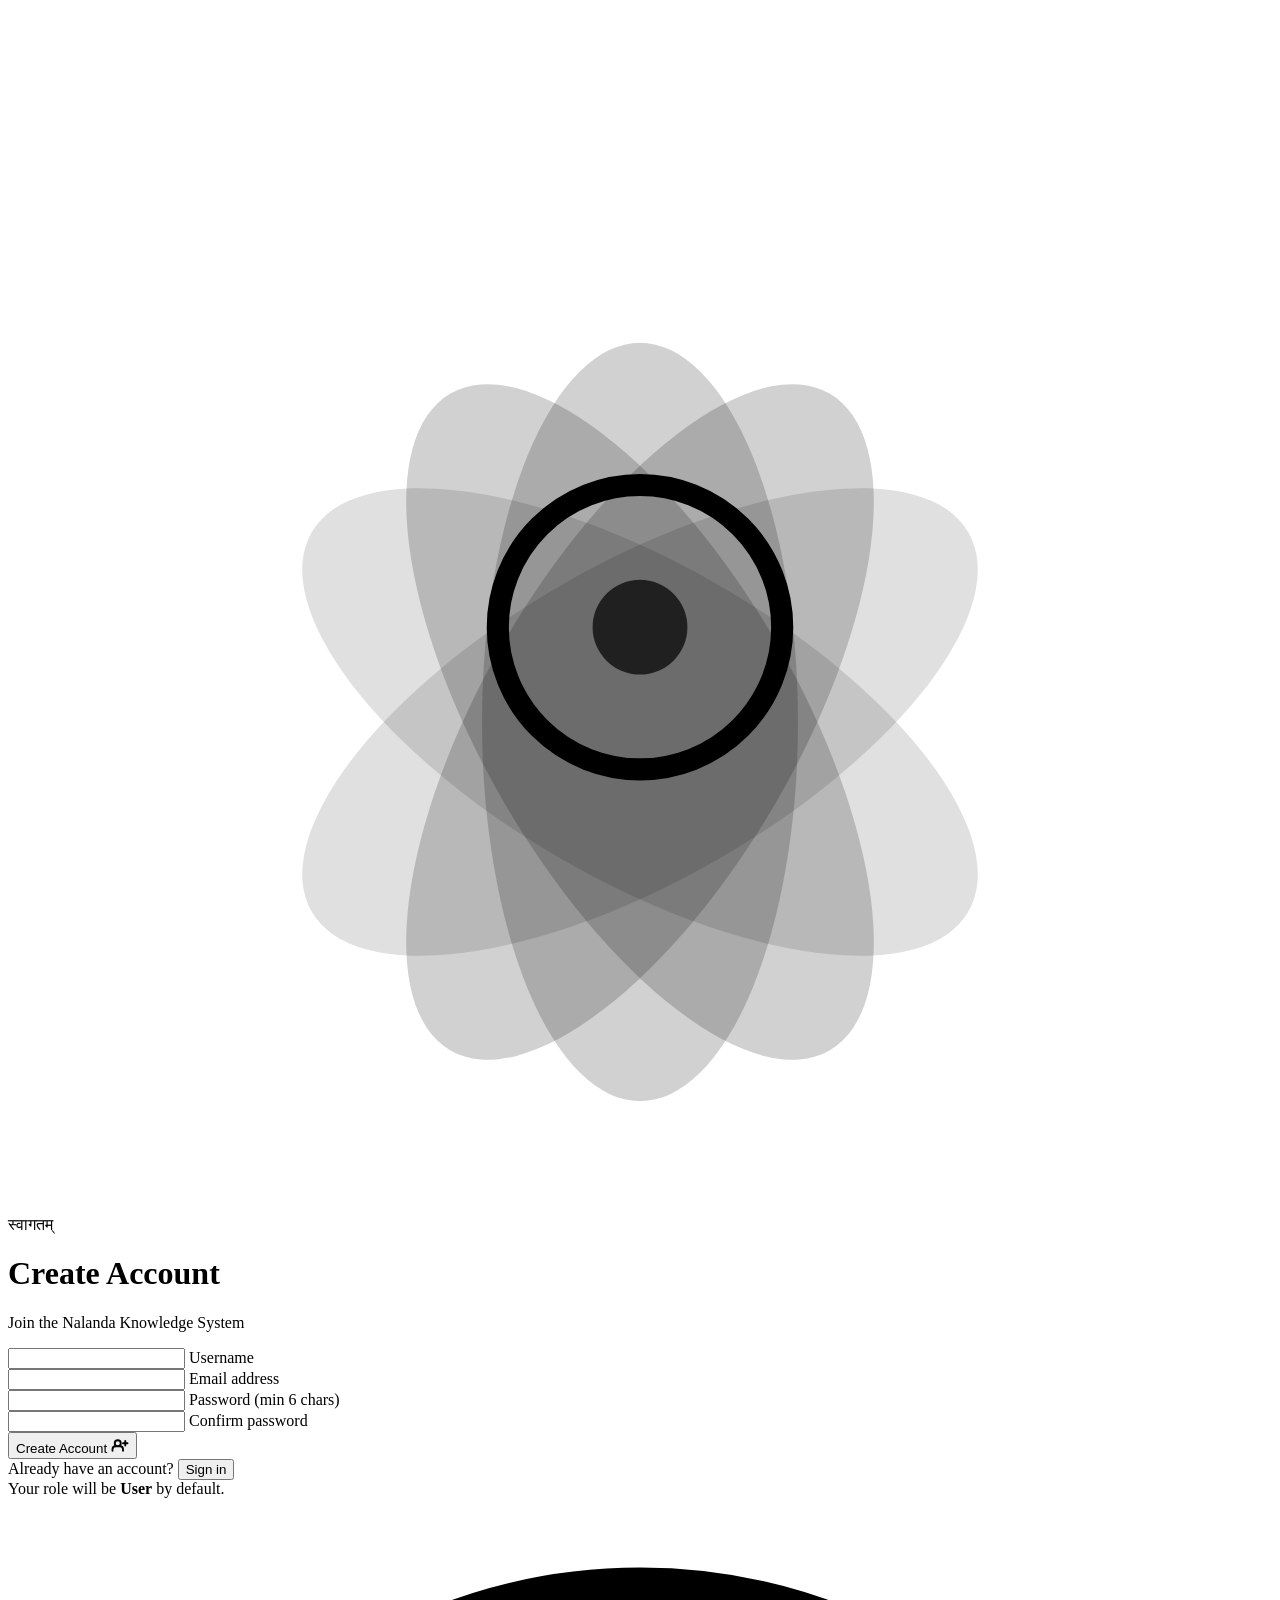
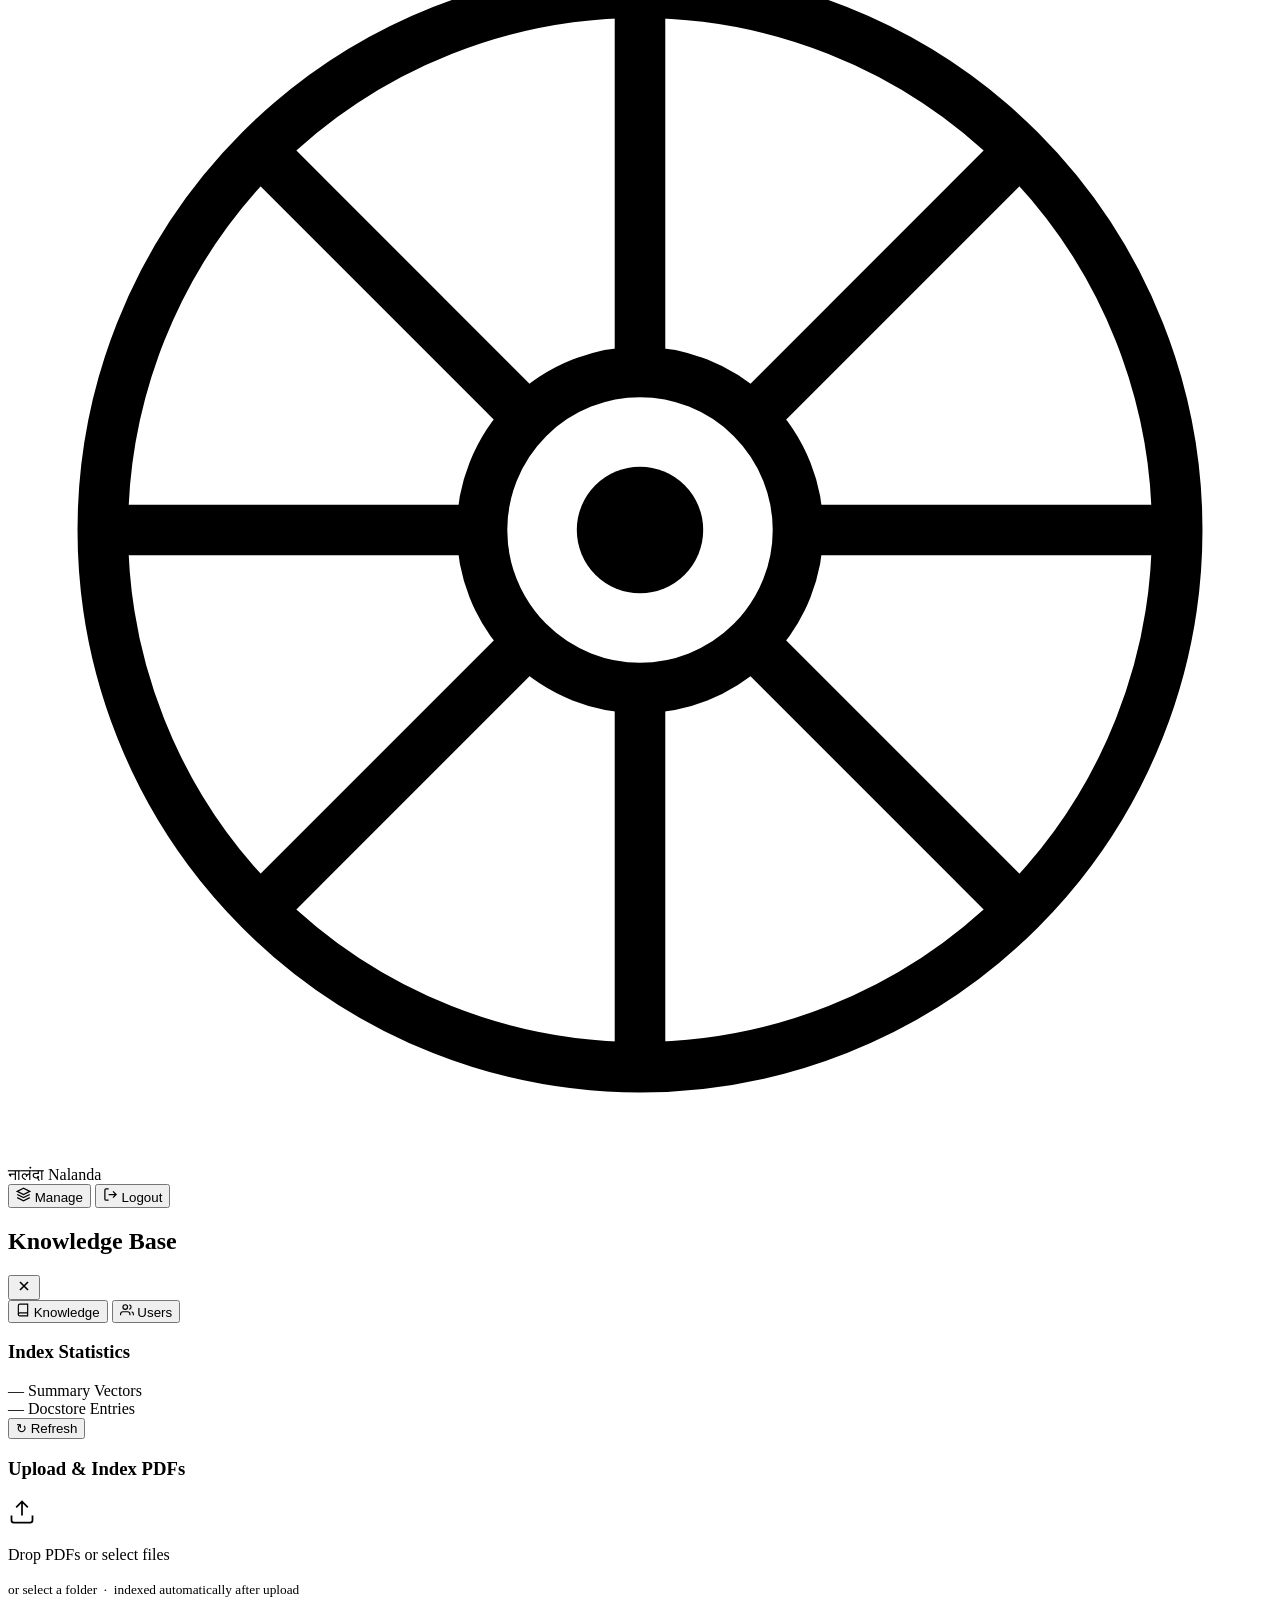
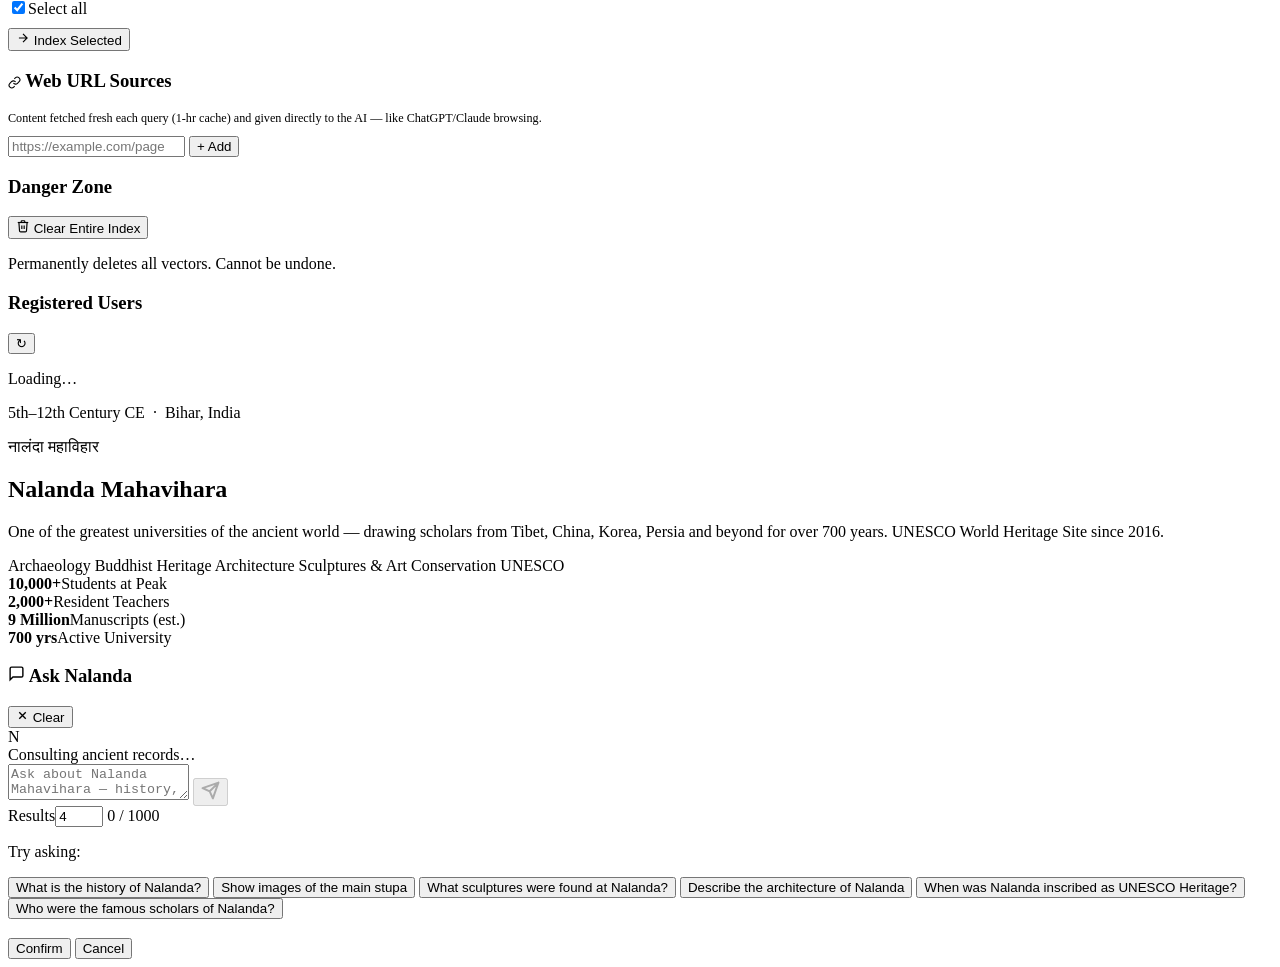
==== commit 6dbd65ea: "feat: Revamp PDF upload and indexing workflow with two-step process and UI enhancements" ====
--- a/web/static/index.html
+++ b/web/static/index.html
@@ -238,48 +238,32 @@
           </section>
 
           <section class="panel-section">
-            <h3 class="section-title">Upload PDF</h3>
+            <h3 class="section-title">Upload &amp; Index PDFs</h3>
             <div class="upload-zone" id="uploadZone" role="button" tabindex="0">
               <input type="file" id="pdfFileInput" accept=".pdf" multiple hidden />
+              <input type="file" id="folderInput" webkitdirectory hidden />
               <svg width="28" height="28" viewBox="0 0 24 24" fill="none" stroke="currentColor" stroke-width="1.5" aria-hidden="true"><path d="M21 15v4a2 2 0 01-2 2H5a2 2 0 01-2-2v-4M17 8l-5-5-5 5M12 3v12"/></svg>
-              <p>Drop PDF or <span class="link-look">browse</span></p>
-              <small>Multiple files supported</small>
+              <p>Drop PDFs or <span class="link-look" id="browseFilesLink">select files</span></p>
+              <small>or <span class="link-look" id="browseFolderLink">select a folder</span> &nbsp;·&nbsp; indexed automatically after upload</small>
             </div>
             <div id="uploadStatus" class="upload-status hidden"></div>
-          </section>
-
-          <section class="panel-section">
-            <h3 class="section-title">Index Documents</h3>
-            <div class="radio-group">
-              <label class="radio-opt"><input type="radio" name="indexMode" value="single" checked /><span>Single PDF</span></label>
-              <label class="radio-opt"><input type="radio" name="indexMode" value="folder" /><span>Entire folder</span></label>
-            </div>
-            <div id="pdfSelectWrap">
-              <select id="pdfSelect" class="select-field"><option value="">— select a PDF —</option></select>
-            </div>
-            <div id="folderWarnWrap" class="hidden">
-              <p class="warn-box">⚠ Full-folder indexing uses hi-res extraction and can take several minutes per file.</p>
-            </div>
-            <details class="path-details">
-              <summary>Advanced paths</summary>
-              <div class="field-wrap mt8"><input type="text" id="vstorePath" placeholder=" " /><label>Vector store path</label></div>
-              <div class="field-wrap mt8"><input type="text" id="dataFolderPath" placeholder=" " /><label>Data folder</label></div>
-            </details>
-            <button id="indexBtn" class="btn-primary full">
-              <svg width="15" height="15" viewBox="0 0 24 24" fill="none" stroke="currentColor" stroke-width="2" aria-hidden="true"><path d="M5 12h14M12 5l7 7-7 7"/></svg>
-              Build / Update Index
-            </button>
+
+            <!-- Step 2: select which uploaded files to index -->
+            <div id="uploadedPanel" class="uploaded-panel hidden">
+              <div class="uploaded-panel-header">
+                <label class="chk-label"><input type="checkbox" id="selectAllChk" checked /><span>Select all</span></label>
+                <span id="selectedCount" class="muted-badge"></span>
+              </div>
+              <div id="uploadedList" class="uploaded-list"></div>
+              <button id="indexSelectedBtn" class="btn-primary full" style="margin-top:10px">
+                <svg width="14" height="14" viewBox="0 0 24 24" fill="none" stroke="currentColor" stroke-width="2" aria-hidden="true"><path d="M5 12h14M12 5l7 7-7 7"/></svg>
+                Index Selected
+              </button>
+            </div>
+
             <div id="indexProgress" class="progress-panel hidden">
               <div id="progressLog" class="progress-log"></div>
             </div>
-          </section>
-
-          <section class="panel-section">
-            <div class="section-title-row">
-              <h3 class="section-title">Available PDFs</h3>
-              <button id="refreshPdfsBtn" class="btn-icon-sm" title="Refresh">↻</button>
-            </div>
-            <div id="pdfList" class="pdf-list"><p class="muted-text">Loading…</p></div>
           </section>
 
           <section class="panel-section">
